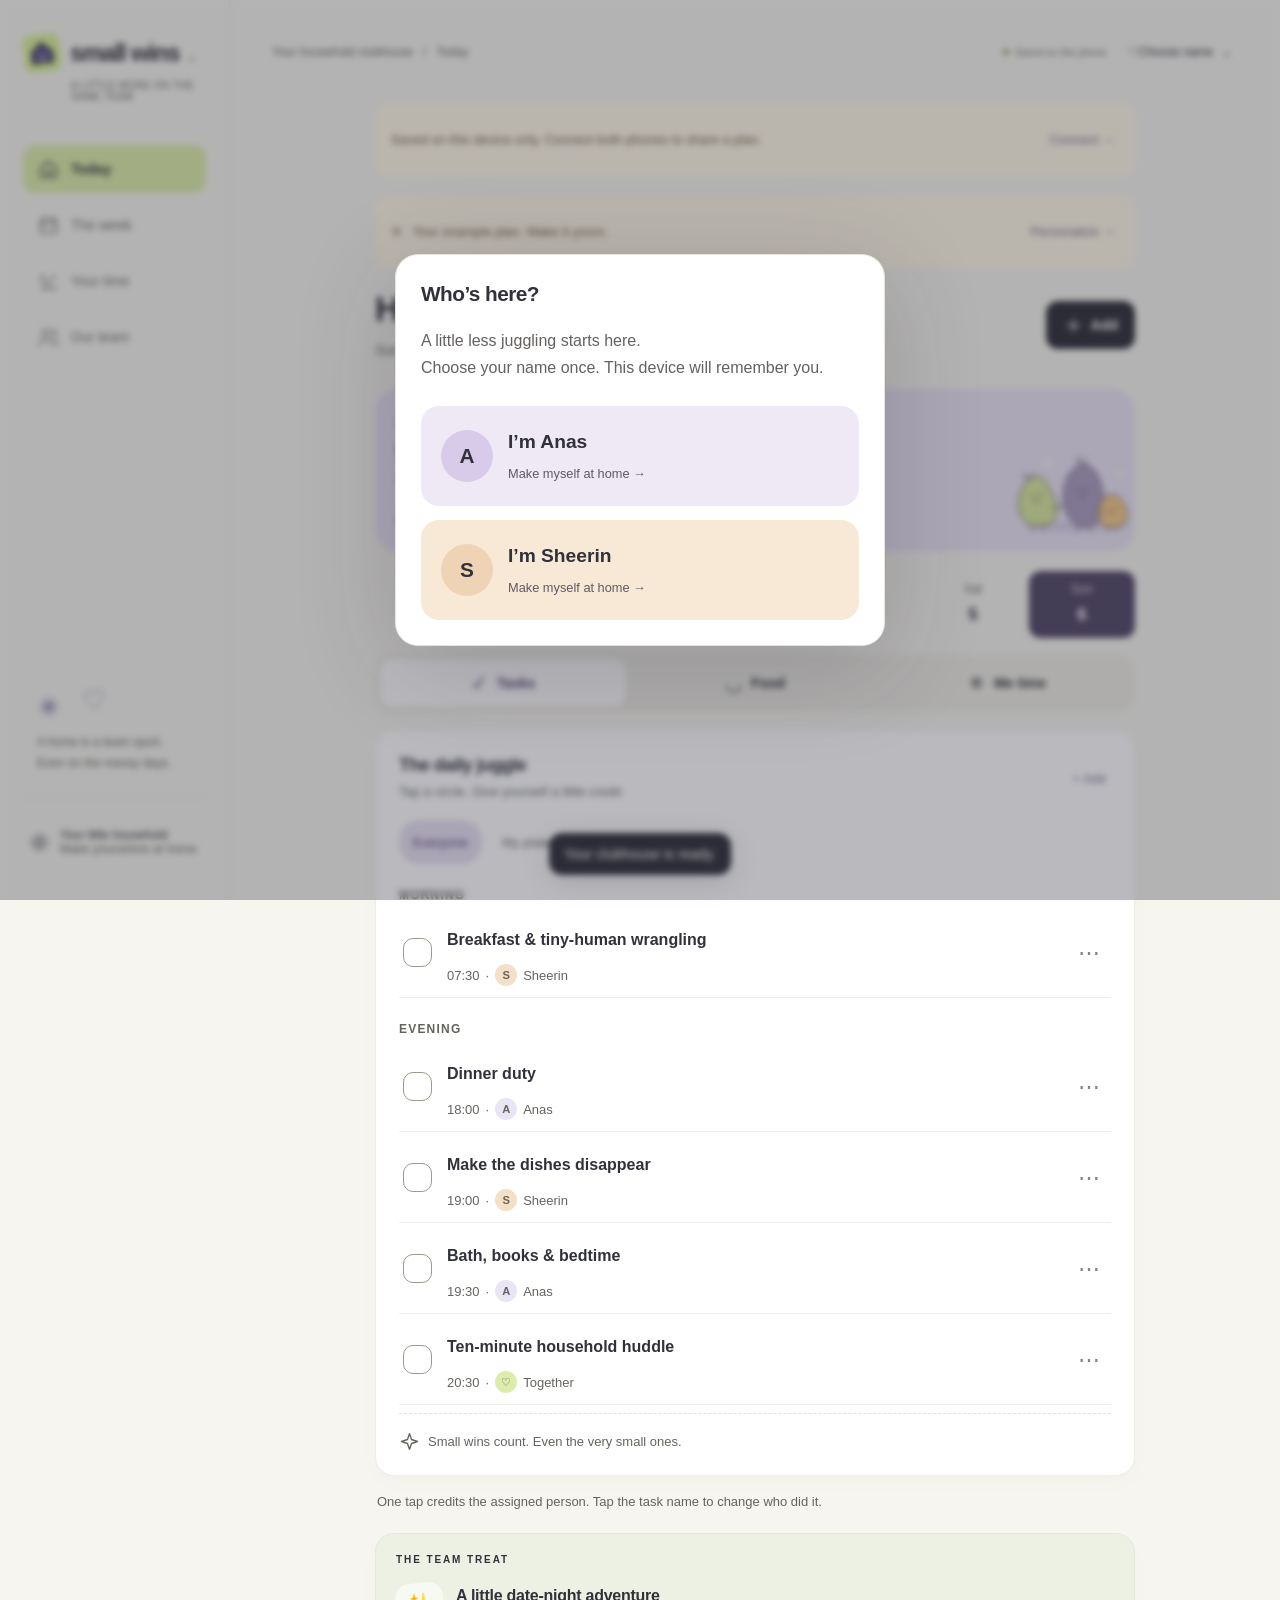
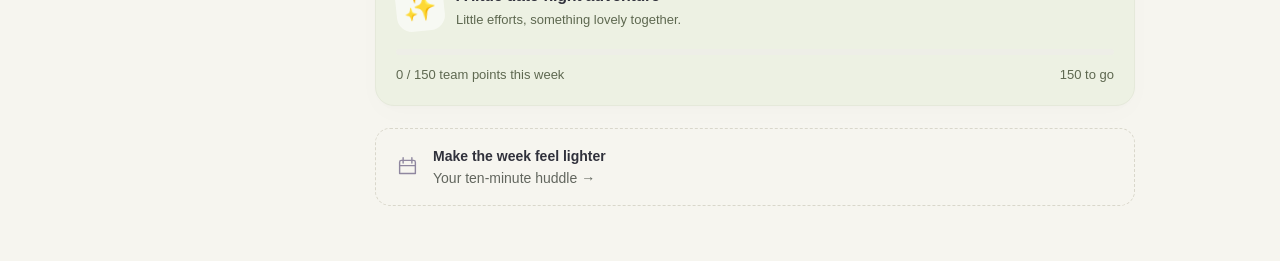
==== index.html @ 707980a7 "Publish Small Wins mobile household app with recipes and optional Sheets sync" ====
<!doctype html>
<html lang="en">
<head>
<meta charset="utf-8">
<meta name="viewport" content="width=device-width, initial-scale=1, viewport-fit=cover">
<meta name="theme-color" content="#f6f5ef">
<meta name="apple-mobile-web-app-capable" content="yes">
<meta name="apple-mobile-web-app-status-bar-style" content="default">
<meta name="description" content="A little less household chaos. A lot more teamwork.">
<link rel="manifest" href="./manifest.webmanifest">
<link rel="apple-touch-icon" href="./icon-192.png">
<link rel="icon" href="./icon.svg" type="image/svg+xml">
<link rel="stylesheet" href="./style.css">
<title>Small Wins — your household clubhouse</title>
<script src="./recipes.js" defer></script>
<script src="./food.js" defer></script>
<script src="./storage.js" defer></script>
<script src="./app.js" defer></script>
</head>
<body>
<a class="skip" href="#main">Skip to content</a>
<div id="app"><main class="loading">Making room for the little things…</main></div>
<dialog id="dialog" aria-labelledby="dialog-title"></dialog>
<div id="toast" role="status" aria-live="polite"></div>
</body>
</html>
---- style.css ----
:root{--paper:#f6f5ef;--ink:#30313b;--muted:#72746f;--line:#e7e7df;--purple:#77709b;--lavender:#eae5f4;--lime:#ddecab;--yellow:#f7edc7;--white:#fff;--shadow:0 2px 4px #27273603,0 8px 28px #27273604;font-family:ui-rounded,'Avenir Next',Avenir,-apple-system,BlinkMacSystemFont,'Segoe UI',sans-serif;color:var(--ink);background:var(--paper);font-synthesis:none}*{box-sizing:border-box}body{margin:0}button,input,select,textarea{font:inherit}button{color:inherit;cursor:pointer;border:0;background:none;min-height:44px;transition:background .16s,transform .16s}button:active{transform:scale(.96)}button:disabled{cursor:wait;opacity:.5}button:focus-visible,a:focus-visible{outline:3px solid #7160ad;outline-offset:4px}input,select,textarea{width:100%;border:1px solid #d6d7cd;border-radius:12px;padding:12px;background:#fff;color:var(--ink);font-size:16px}textarea{min-height:76px;resize:vertical}label{display:grid;gap:8px;font-size:13px;font-weight:650}h1,h2,h3,p{margin:0}h1{font-size:35px;letter-spacing:-1.3px;font-weight:650;line-height:1.2}h2{font-size:21px;letter-spacing:-.55px;font-weight:650}h3{font-size:16px;letter-spacing:-.25px}p{line-height:1.6}small{font-size:12px}.muted{color:var(--muted)}.eyebrow{text-transform:uppercase;font-size:10px;letter-spacing:1.9px;font-weight:750}.app-shell{display:grid;grid-template-columns:230px 1fr;min-height:100vh}.sidebar{padding:34px 23px;border-right:1px solid var(--line);display:flex;flex-direction:column;position:fixed;top:0;bottom:0;width:230px}.brand{display:flex;align-items:center;gap:9px;font-size:24px;font-weight:750;letter-spacing:-1.2px}.brand img{width:38px;height:38px;transform:rotate(-7deg)}.tagline{font-size:10px;color:var(--muted);margin:8px 0 43px 48px;letter-spacing:.4px}.nav{display:grid;gap:8px}.nav button{display:flex;align-items:center;gap:12px;text-align:left;padding:12px 15px;border-radius:12px;font-size:14px;color:#6d6d71}.nav button.active{background:var(--lime);color:var(--ink);font-weight:650}.icon{width:21px;height:21px;flex-shrink:0;vertical-align:middle}.sidebar-note{margin-top:auto;padding:22px 14px 24px;font-size:12px;color:var(--muted);line-height:1.7}.sidebar-note .doodle{font-size:27px;color:var(--purple);display:block;margin-bottom:10px;transform:rotate(-8deg)}.sidebar-footer{border-top:1px solid var(--line);padding:20px 0 0}.sidebar-footer button{display:flex;gap:10px;align-items:center;width:100%;font-size:12px;text-align:left}.main-wrap{grid-column:2;padding:28px 42px 55px;max-width:1400px;width:100%;margin:auto}.topbar{display:flex;align-items:center;justify-content:space-between;gap:12px;padding-bottom:28px}.breadcrumb{font-size:12px;color:var(--muted)}.top-actions{display:flex;gap:15px;align-items:center}.connection{font-size:10px;color:#72746f;display:flex;align-items:center;gap:6px}.connection:before{content:'';width:6px;height:6px;border-radius:50%;background:#8b9f61}.connection.offline:before{background:#bf8a45}.profile-button{display:flex;align-items:center;gap:9px;font-size:12px}.avatar{border-radius:50%;width:29px;height:29px;background:var(--lavender);display:inline-flex;align-items:center;justify-content:center;font-size:11px;font-weight:700;flex-shrink:0}.avatar.b{background:#f4dfc7}.avatar.both{background:var(--lime)}.page-heading{display:flex;align-items:center;justify-content:space-between;margin:6px 0 27px;gap:18px}.page-heading p{font-size:13px;color:var(--muted);margin-top:9px}.button{background:var(--ink);color:#fff;border-radius:12px;padding:11px 17px;font-size:12px;font-weight:600;display:inline-flex;align-items:center;justify-content:center;gap:7px}.button.light{background:white;color:var(--ink);box-shadow:var(--shadow);border:1px solid var(--line)}.button.purple{background:var(--purple)}.button.lime{background:var(--lime);color:var(--ink)}.button.ghost{background:transparent;color:var(--muted);border:1px solid var(--line)}.hero{position:relative;overflow:hidden;background:#e8e3f1;border-radius:21px;padding:27px 31px;display:flex;justify-content:space-between;min-height:192px;margin-bottom:27px}.hero h2{font-size:27px;line-height:1.25;max-width:330px;margin:11px 0 9px;font-weight:600;letter-spacing:-.9px}.hero p{font-size:12px;max-width:340px;color:#696477}.hero .eyebrow{color:#746b8d}.hero-art{width:250px;align-self:center;margin:-12px 6px -15px 0}.hero-pill{display:inline-flex;gap:7px;align-items:center;border:1px solid #cfc7e0;border-radius:30px;font-size:10px;padding:7px 12px;margin-top:16px;background:#eee9f6}.dashboard-grid{display:grid;grid-template-columns:minmax(0,1.6fr) minmax(290px,1fr);gap:25px;align-items:start}.card{background:#fff;border:1px solid #eeeee7;border-radius:19px;box-shadow:var(--shadow);padding:23px}.card-header{display:flex;align-items:center;justify-content:space-between;gap:12px;margin-bottom:18px}.card-header h2{font-size:18px}.card-header .sub{font-size:11px;color:var(--muted);margin-top:6px}.text-button{font-size:11px;color:#74698e;padding:5px 4px;white-space:nowrap}.date-strip{display:grid;grid-template-columns:repeat(7,1fr);gap:5px;margin-bottom:20px}.date-button{display:grid;justify-items:center;gap:8px;min-height:66px;border-radius:12px;padding:10px 0;font-size:10px;color:var(--muted);border:1px solid transparent}.date-button strong{font-size:16px;font-weight:600;color:var(--ink)}.date-button.selected{background:var(--ink);color:#dfdfdc}.date-button.selected strong{color:white}.date-button.today:not(.selected){border-color:#d9d4e8}.filters{display:flex;gap:5px;margin-bottom:20px}.filters button{font-size:10px;padding:5px 12px;min-height:32px;border-radius:20px;color:var(--muted)}.filters .selected{background:#f0edf6;color:#645683}.task-group-title{font-size:10px;letter-spacing:1.5px;text-transform:uppercase;color:#93948d;margin:20px 0 5px}.task{display:flex;align-items:center;gap:10px;border-bottom:1px solid #f0f0ea;padding:15px 0}.task:last-child{border-bottom:0}.check{width:44px;height:44px;flex-shrink:0;display:grid;place-items:center;margin-left:-10px}.check span{width:21px;height:21px;border:1.5px solid #d7d8cf;border-radius:7px;display:grid;place-items:center;font-size:13px}.task.done .check span{background:var(--lime);border-color:var(--lime)}.task.done .task-name{text-decoration:line-through;color:#91928a}.task-info{flex:1;min-width:0}.task-name{font-size:13px;font-weight:600;line-height:1.4;overflow-wrap:anywhere}.task-meta{display:flex;gap:8px;align-items:center;color:var(--muted);font-size:10px;margin-top:7px;flex-wrap:wrap}.task-meta .avatar{width:18px;height:18px;font-size:8px}.task-actions{display:flex;align-items:center}.points{font-size:10px;color:#989a8d;white-space:nowrap}.edit-task{width:33px;color:#85827f}.task-footer{display:flex;align-items:center;gap:8px;font-size:11px;color:var(--muted);border-top:1px dashed #e1e3d7;padding-top:17px;margin-top:8px}.progress{height:6px;background:#eeeee7;border-radius:10px;overflow:hidden}.progress>span{height:100%;background:#9eac73;display:block;transition:width .25s;border-radius:10px}.right-column{display:grid;gap:20px}.meal-card{background:#faf4dc;border-color:#efe8ce}.meal-row{padding:13px 0;border-top:1px solid #e9e1c9;display:flex;gap:13px;align-items:center}.meal-icon{width:35px;height:35px;display:grid;place-items:center;font-size:22px}.meal-info{flex:1}.meal-info small{font-size:9px;text-transform:uppercase;letter-spacing:1px;color:#8b836c}.meal-info p{font-size:12px;font-weight:550;margin-top:3px;line-height:1.5;overflow-wrap:anywhere}.meal-info .meal-note{font-size:10px;color:#8b836c;font-weight:400}.meal-card .text-button{color:#7c7257}.tiny-label{background:#f1e8c4;border-radius:6px;padding:3px 6px;font-size:9px}.reward-card{background:#edf1e3;border-color:#e5e9da}.reward-top{display:flex;gap:12px;align-items:center;margin:18px 0}.reward-icon{width:48px;height:48px;display:grid;place-items:center;font-size:27px;background:#fff9;border-radius:15px;transform:rotate(-6deg)}.reward-top h3{font-size:14px}.reward-top p{font-size:11px;color:var(--muted);margin-top:3px}.reward-caption{display:flex;justify-content:space-between;font-size:10px;color:#737a65;margin-top:10px}.review-banner{margin-top:22px;padding:18px 21px;border:1px dashed #d9d7cb;border-radius:15px;display:flex;gap:15px;align-items:center}.review-banner .icon{color:#8f879f}.review-banner p{font-size:11px;color:var(--muted);margin-top:4px}.review-banner h3{font-size:12px}.review-banner .text-button{margin-left:auto}.section-note{font-size:11px;color:var(--muted);margin:16px 2px 0;line-height:1.6}.page-content{max-width:1050px}.week-controls{display:flex;gap:8px;align-items:center}.week-label{font-size:13px;min-width:135px;text-align:center}.week-grid{display:grid;grid-template-columns:repeat(7,minmax(0,1fr));gap:10px;margin-top:22px}.day-column{background:#fff;border:1px solid var(--line);border-radius:14px;padding:13px 10px;min-width:0}.day-column.selected{border-color:#a49bbf}.day-title{display:flex;justify-content:space-between;align-items:center;font-size:11px;margin-bottom:14px}.week-task{background:#f6f5fa;text-align:left;border-radius:9px;padding:9px;margin-top:7px;width:100%;font-size:10px;line-height:1.5;overflow-wrap:anywhere;display:grid;gap:7px}.week-task.person-b{background:#fcf0e3}.week-task.done{opacity:.6;text-decoration:line-through}.week-task .avatar{width:20px;height:20px;font-size:8px}.week-meal{font-size:10px;color:var(--muted);line-height:1.6;padding:13px 0 3px;overflow-wrap:anywhere}.work-toggle{font-size:10px;background:#f4f4ee;padding:8px;border-radius:9px;width:100%;line-height:1.5;margin-top:5px}.review-grid,.goals-grid{display:grid;grid-template-columns:1fr 1fr;gap:20px;margin-top:22px}.balance-person{margin:18px 0}.balance-label{display:flex;justify-content:space-between;align-items:center;font-size:12px;margin-bottom:10px}.balance-person .progress{height:9px}.balance-person:nth-of-type(2) .progress>span{background:#b5a2c9}.empty{text-align:center;padding:33px 14px;color:var(--muted);font-size:12px;line-height:1.8}.goal-card{position:relative}.goal-symbol{font-size:30px;background:var(--lavender);width:58px;height:58px;border-radius:18px;display:grid;place-items:center;margin-bottom:20px}.goal-card h2{font-size:20px}.goal-card .goal-owner{font-size:12px;color:var(--muted);margin:8px 0 22px}.goal-count{font-size:35px;letter-spacing:-1px;margin:16px 0 12px}.goal-count span{font-size:13px;letter-spacing:0;color:var(--muted)}.goal-bottom{display:flex;justify-content:space-between;gap:10px;margin-top:23px;align-items:center}.goal-card .edit-goal{position:absolute;top:18px;right:20px}.activity{padding:15px 0;border-bottom:1px solid var(--line);font-size:12px;line-height:1.7}.activity small{display:block;color:var(--muted);font-size:10px}.team-hero{background:var(--lavender);padding:30px;border-radius:20px}.team-hero h2{font-size:25px;margin:10px 0}.team-hero p{font-size:13px;color:#756b82}.form-grid{display:grid;grid-template-columns:1fr 1fr;gap:16px}.form-stack{display:grid;gap:17px}.full{grid-column:1/-1}.form-hint{font-size:11px;color:var(--muted);line-height:1.6;margin-top:3px}.form-actions{display:flex;justify-content:flex-end;gap:9px;margin-top:23px;flex-wrap:wrap}.danger{color:#a14f43;margin-right:auto;font-size:12px}.check-label{display:flex;gap:10px;align-items:center;min-height:44px}.check-label input{width:auto;accent-color:var(--purple)}dialog{border:1px solid #e6e3dc;border-radius:23px;padding:27px;max-width:490px;width:calc(100% - 32px);max-height:88dvh;overflow:auto;color:var(--ink);box-shadow:0 20px 100px #23222b30}dialog::backdrop{background:#25253050;backdrop-filter:blur(3px)}.dialog-header{display:flex;justify-content:space-between;align-items:center;gap:12px;margin-bottom:22px}.dialog-header h2{font-size:22px}.close{font-size:24px;min-width:44px;border-radius:50%;background:#f5f4ef}.day-checks{display:flex;gap:8px;flex-wrap:wrap}.day-checks label{font-size:11px;display:flex;gap:5px;align-items:center}.day-checks input{width:auto}.toast-visible{transform:translate(-50%,0)!important;opacity:1!important}#toast{position:fixed;bottom:25px;left:50%;transform:translate(-50%,15px);background:var(--ink);color:#fff;border-radius:13px;padding:13px 20px;max-width:calc(100vw - 30px);font-size:12px;z-index:10;box-shadow:0 6px 30px #0002;opacity:0;transition:opacity .2s,transform .2s;pointer-events:none}.skip{position:absolute;top:-100px;left:10px;z-index:20;background:#fff;padding:10px}.skip:focus{top:10px}.loading{padding:80px;font-size:20px}.onboarding-note{background:#fff8e7;padding:12px 16px;border-radius:12px;margin-bottom:20px;font-size:11px;line-height:1.6;display:flex;align-items:center;gap:10px}.onboarding-note .text-button{margin-left:auto}.mobile-brand{display:none}.pill{display:inline-flex;padding:6px 10px;background:#eeedf5;border-radius:20px;font-size:10px;color:#797080}.notes-text{white-space:pre-wrap;font-size:12px;color:var(--muted);margin-top:12px;line-height:1.7}.milestone{background:var(--lime);padding:12px;border-radius:12px;font-size:12px;margin:14px 0}.setup-links{display:flex;gap:10px;margin-top:17px;flex-wrap:wrap}.connection-banner{padding:12px;background:#faebd5;border-radius:10px;font-size:12px;margin-bottom:16px}
@media(min-width:1500px){.main-wrap{padding-top:42px}.hero{min-height:220px}.hero-art{width:300px}}
@media(max-width:1150px){.sidebar{width:190px;padding:30px 15px}.app-shell{grid-template-columns:190px 1fr}.main-wrap{padding:23px}.brand{font-size:22px}.tagline{font-size:9px}.dashboard-grid{gap:17px;grid-template-columns:minmax(0,1.3fr) minmax(260px,1fr)}.card{padding:19px}.week-grid{grid-template-columns:repeat(4,1fr)}.hero-art{width:210px;margin-right:-15px}}
@media(max-width:800px){.app-shell{display:block}.sidebar{position:fixed;top:auto;bottom:0;width:100%;height:auto;z-index:5;background:#f9f8f2f5;backdrop-filter:blur(14px);padding:7px 12px calc(7px + env(safe-area-inset-bottom));border:0;border-top:1px solid var(--line)}.sidebar .brand,.tagline,.sidebar-note,.sidebar-footer{display:none}.nav{display:flex;justify-content:space-around;gap:4px}.nav button{flex:1;flex-direction:column;gap:4px;justify-content:center;text-align:center;font-size:10px;padding:7px 4px;border-radius:10px;min-height:51px}.nav .icon{width:20px;height:20px}.main-wrap{padding:19px 20px 110px}.mobile-brand{display:flex;font-size:20px}.mobile-brand img{width:29px;height:29px}.breadcrumb{display:none}.topbar{padding-bottom:25px}.top-actions{gap:7px}.connection{display:none}.profile-button{font-size:11px}.page-heading{margin-top:3px;margin-bottom:23px;align-items:flex-start}h1{font-size:31px}.page-heading p{font-size:12px;max-width:230px}.page-heading>.button{padding:9px 11px;font-size:11px;flex-shrink:0}.hero{padding:24px;min-height:185px}.hero h2{font-size:24px;max-width:220px}.hero p{max-width:215px;font-size:11px}.hero-art{width:170px;margin:0 -17px 0 -16px}.hero-pill{font-size:9px}.dashboard-grid{grid-template-columns:1fr 1fr;gap:17px}.task-card{grid-column:1/-1}.right-column{display:contents}.review-banner{grid-column:1/-1}.week-grid{grid-template-columns:repeat(3,1fr)}.review-grid,.goals-grid{gap:14px}.review-banner{padding:16px}.review-banner p{font-size:10px}.card{padding:20px}#toast{bottom:94px}.topbar .avatar{width:26px;height:26px}}
@media(max-width:520px){.main-wrap{padding-left:17px;padding-right:17px}.dashboard-grid{display:block}.right-column{display:grid;margin-top:18px;gap:18px}.hero-art{width:140px;position:absolute;right:7px;bottom:16px;opacity:.95}.hero{min-height:210px;padding:22px}.hero p{max-width:205px}.hero h2{max-width:200px;font-size:24px}.hero-pill{max-width:210px;position:relative;z-index:1}.review-grid,.goals-grid{grid-template-columns:1fr}.week-grid{grid-template-columns:repeat(2,1fr)}.week-controls{flex-wrap:wrap;justify-content:center}.week-label{min-width:110px}.task-name{font-size:13px}.card{padding:20px}.onboarding-note{font-size:10px}.page-heading>.button .icon{display:none}.form-grid{grid-template-columns:1fr}.full{grid-column:auto}.team-hero{padding:23px}.date-strip{gap:3px}.task-meta{font-size:10px}.brand{gap:6px}.profile-button{gap:6px}.page-heading p{max-width:220px}.hero .eyebrow{font-size:9px}.review-banner{gap:10px}.review-banner>.icon{display:none}}
@media(prefers-reduced-motion:reduce){*,*::before,*::after{transition:none!important;animation:none!important;scroll-behavior:auto!important}}

.brand{white-space:nowrap}.brand img{flex-shrink:0}@media(min-width:801px) and (max-width:1150px){.sidebar .brand{font-size:19px;gap:5px}.sidebar .brand img{width:31px;height:31px}.sidebar .tagline{margin-left:36px;font-size:8px;letter-spacing:.2px}}

@media(max-width:520px){.hero{min-height:149px;padding:19px 20px;margin-bottom:18px}.hero h2{font-size:20px;max-width:190px;margin:8px 0}.hero p{display:none}.hero-art{width:112px;right:12px;bottom:13px}.hero-pill{margin-top:8px;font-size:8px;padding:6px 9px}.page-heading h1{font-size:28px}.page-heading p{font-size:11px}.topbar{padding-bottom:18px}.onboarding-note{margin-bottom:17px}}
/* Mobile-first clubhouse refinement: readable text, thumb-sized controls, short paths. */
:root{--muted:#62665e;font-family:-apple-system,BlinkMacSystemFont,'Avenir Next','Segoe UI',sans-serif;font-size:100%;-webkit-text-size-adjust:100%}button,a,input,select,textarea{touch-action:manipulation}button{min-height:48px}button:disabled{cursor:default}input,select,textarea{min-height:52px;font-size:1rem}input:focus-visible,select:focus-visible,textarea:focus-visible{outline:3px solid #706296;outline-offset:2px}h1{font-weight:700}.page-content{max-width:760px;margin:auto}.page-heading p{font-size:.9rem}.button{min-height:48px;font-size:.875rem}.text-button{font-size:.8125rem;min-width:44px}.task-name{font-size:1rem}.task-title-button{display:block;text-align:left;line-height:1.4;padding:0;min-height:44px;width:100%;font-weight:600;white-space:normal}.task-meta{font-size:.8125rem;gap:6px;margin-top:2px;line-height:1.5;color:#62665e}.task-meta .avatar{width:22px;height:22px;font-size:.7rem}.check{width:48px;height:52px;margin-left:-6px}.check span{width:29px;height:29px;border-radius:10px;border-color:#969d8b;font-size:1rem}.task.done .check span{border:1px solid #7d8c50;background:#deeca9;color:#394723}.edit-task{width:44px;height:48px;font-size:1.4rem}.points{display:none}.task{gap:6px;padding:11px 0}.task-group-title{font-size:.75rem;color:#62665e;letter-spacing:1.2px;margin-top:24px}.card-header .sub{font-size:.8125rem;line-height:1.5}.card-header h2{font-size:1.125rem}.filters button{min-height:44px;font-size:.8125rem;padding:8px 14px}.filters .selected{background:#e7e0f2;color:#4b3a6d}.filters{gap:6px;flex-wrap:wrap}.section-note,.form-hint{font-size:.8125rem;line-height:1.6;color:#62665e}.task-footer{font-size:.8125rem;line-height:1.6}.date-strip{margin:20px 0 16px;gap:3px}.date-button{font-size:.75rem;min-height:67px;padding:10px 0;gap:6px}.date-button strong{font-size:1.05rem}.date-button.today:not(.selected){border-color:#756589}.date-button.selected{background:#544968;box-shadow:0 4px 8px #54496815}.daily-cheer{display:flex;align-items:center;justify-content:space-between;position:relative;background:#e9e3f3;border-radius:22px;padding:22px;overflow:hidden}.daily-cheer>div{position:relative;z-index:1;flex:1;max-width:75%}.daily-cheer h2{font-size:1.2rem;line-height:1.35;margin:7px 0;color:#40324e;letter-spacing:-.3px}.daily-cheer p{font-size:.8125rem;line-height:1.5;color:#62556f;margin-bottom:13px}.daily-cheer .hero-art{width:135px;position:absolute;right:-8px;bottom:15px;margin:0;opacity:.96}.daily-cheer .eyebrow{font-size:.65rem;letter-spacing:1.5px;color:#685775}.daily-cheer .progress{height:7px;max-width:90%;background:#d9d0e5}.daily-cheer .progress>span{background:#6f5d8f}.cheer-count{font-size:.75rem;display:block;color:#63516f;margin-top:7px}.today-tabs{display:grid;grid-template-columns:repeat(3,1fr);gap:6px;background:#eeede5;padding:5px;border-radius:16px;margin-bottom:18px}.today-tabs button{display:flex;align-items:center;justify-content:center;gap:9px;font-size:.875rem;font-weight:600;border-radius:12px;min-height:48px}.today-tabs button.selected{background:white;box-shadow:0 2px 7px #2926310a;color:#54416d}.today-tabs button>span{font-size:1.25rem}.today-treat{margin-top:20px}.today-treat .reward-card{padding:20px}.reward-top h3{font-size:1rem;line-height:1.4}.reward-top p,.reward-caption{font-size:.8125rem;line-height:1.5;color:#5e6850}.reward-caption{gap:10px;flex-wrap:wrap}.reward-icon{flex-shrink:0}.review-banner{width:100%;text-align:left;font-size:.875rem;min-height:78px}.review-banner>span{display:grid;gap:6px}.review-banner strong{font-weight:600}.meal-row{width:100%;text-align:left;min-height:96px;gap:12px}.meal-info small{font-size:.7rem;color:#706343;letter-spacing:1px}.meal-info p{font-size:1rem;font-weight:600}.meal-info .meal-note{font-size:.8125rem;color:#6f654d}.meal-icon{width:42px;font-size:27px;flex-shrink:0}.meal-card .text-button{color:#655738}.meal-row>span:last-child{font-size:1.4rem;color:#766e58}.mini-goal{display:flex;gap:16px;align-items:flex-start}.mini-goal .goal-symbol{flex-shrink:0;margin:0;width:48px;height:48px}.mini-goal h2{font-size:1.05rem;line-height:1.5}.mini-goal p{font-size:.875rem;margin:6px 0 15px;color:var(--muted)}.quick-goals{display:grid;gap:15px}.empty-star{display:block;font-size:2rem;color:#796397;margin-bottom:12px}.empty{font-size:.9rem}.mobile-week-strip{display:none}.welcome-copy{font-size:1rem;line-height:1.65;margin-bottom:25px;color:#64615f}.person-choices{display:grid;gap:14px}.person-choice{display:grid;grid-template-columns:52px 1fr;gap:4px 15px;align-items:center;text-align:left;padding:20px;background:#efe9f6;border-radius:18px;min-height:100px}.person-choice:nth-child(2){background:#f7e9d6}.person-choice .avatar{grid-row:span 2;width:52px;height:52px;font-size:1.3rem;background:#d7cbe9}.person-choice:nth-child(2) .avatar{background:#eed4b5}.person-choice strong{font-size:1.2rem}.person-choice>span:last-child{font-size:.8rem;color:#605965}.identity-card{text-align:center;padding:5px 0 25px}.identity-card .avatar{width:65px;height:65px;font-size:1.5rem;margin-bottom:18px}.identity-card h3{font-size:1.15rem;margin-bottom:10px}.identity-card p{color:var(--muted);font-size:.9rem}.full-width{width:100%}.device-note{padding:16px;background:#f3f0f7;border-radius:14px;font-size:.875rem}.device-note p{font-size:.8125rem;margin-top:4px}.quick-add-grid{display:grid;gap:12px}.quick-add-grid button{display:grid;grid-template-columns:32px 1fr;gap:6px 12px;text-align:left;padding:18px;background:#f1edf6;border-radius:15px}.quick-add-grid button .icon{grid-row:span 2;margin-top:5px}.quick-add-grid button strong{font-size:1rem}.quick-add-grid button span{font-size:.8125rem;color:#655b72}.form-actions .button{flex:1}.form-actions{padding-top:14px}label{font-size:.875rem}.goal-card .goal-owner,.goal-count span{font-size:.875rem}.goal-bottom{flex-wrap:wrap}.activity{font-size:.9rem}.activity small{font-size:.75rem}.week-task{font-size:.875rem;line-height:1.5}.week-task .avatar{width:28px;height:28px;font-size:.75rem}.work-toggle{font-size:.8125rem}.week-meal{font-size:.875rem}.day-title{font-size:.9rem}.week-label{font-size:.875rem}.balance-label{font-size:.875rem;gap:10px}.onboarding-note{font-size:.8125rem;color:#665c40}.onboarding-note .text-button{white-space:normal}.connection-banner{font-size:.875rem}#toast{display:flex;align-items:center;gap:14px;font-size:.875rem;line-height:1.45;padding:11px 15px;pointer-events:none;width:max-content;max-width:calc(100% - 28px);bottom:25px}#toast.toast-visible{pointer-events:auto}#toast button{color:#e0efad;font-weight:700;border-left:1px solid #686873;padding-left:15px;flex-shrink:0;min-width:62px}dialog{padding:25px;overscroll-behavior:contain}dialog .dialog-header{margin-bottom:20px}dialog .dialog-header h2{font-size:1.3rem;line-height:1.35}.close{flex-shrink:0}html{scroll-padding-bottom:120px}button:focus-visible{outline-color:#513c7b}.meal-info{min-width:0}.goal-card,.card,.task-info,.page-heading>div{min-width:0}
@media(max-width:800px){.main-wrap{padding:18px 16px calc(105px + env(safe-area-inset-bottom))}.topbar{padding-bottom:20px}.profile-button{font-size:.875rem;min-height:48px;padding:4px 8px;border-radius:24px;background:#ece6f4;gap:8px}.topbar .avatar{width:30px;height:30px;font-size:.8125rem}.mobile-brand{font-size:22px}.mobile-brand img{width:33px;height:33px}.page-heading{margin:0 0 19px;align-items:center;gap:12px}.page-heading h1{font-size:1.875rem;line-height:1.15;letter-spacing:-.8px}.page-heading p{font-size:.8125rem;max-width:none;line-height:1.5;margin-top:8px}.page-heading>.button{font-size:.875rem;padding:10px 15px;min-height:48px}.onboarding-note{padding:12px 14px;line-height:1.5;margin-bottom:20px}.sidebar{padding:7px 9px calc(7px + env(safe-area-inset-bottom));background:#faf9f4fa}.nav button{font-size:.75rem;min-height:59px;gap:6px;font-weight:500}.nav .icon{width:23px;height:23px}.nav button.active{background:#e0edb4;color:#35402d}.card{border-radius:20px;padding:20px}.mobile-week-strip{display:block}.week-grid{display:block;margin-top:12px}.day-column{display:none;padding:18px;border-radius:20px}.day-column.visible-day{display:block}.day-title{font-size:1rem}.week-task{display:grid;grid-template-columns:52px 1fr 30px;align-items:center;gap:10px;padding:14px;min-height:76px;margin-top:10px}.week-task strong{font-size:.9375rem}.week-task>span{font-size:.75rem}.work-toggle{width:calc(50% - 5px);margin-right:5px;min-height:52px;padding:9px;font-size:.8125rem}.day-column>.text-button{min-height:48px}.review-grid,.goals-grid{grid-template-columns:1fr}.review-banner{display:flex;padding:18px;margin-top:20px}.review-banner>.icon{display:block}.review-banner p{font-size:.8125rem}.goal-card .goal-owner{line-height:1.5}dialog{position:fixed;inset:auto 0 0;width:100%;max-width:600px;max-height:92dvh;margin:0 auto;border-radius:25px 25px 0 0;padding:20px 22px calc(22px + env(safe-area-inset-bottom));border-bottom:0;box-shadow:0 -8px 40px #26233520}dialog::before{content:'';display:block;width:36px;height:4px;background:#d0ccc8;border-radius:5px;margin:0 auto 16px}.form-grid{grid-template-columns:1fr}.form-actions{position:sticky;bottom:calc(-22px - env(safe-area-inset-bottom));background:#fff;padding:14px 0 calc(12px + env(safe-area-inset-bottom));margin-bottom:calc(-12px - env(safe-area-inset-bottom));border-top:1px solid #eeebe5}.form-actions .button{min-height:52px}.danger{min-height:48px;font-size:.875rem}#toast{bottom:calc(90px + env(safe-area-inset-bottom))}.team-hero h2{font-size:1.5rem}.team-hero p{font-size:.875rem}}
@media(max-width:420px){.daily-cheer{padding:19px 18px}.daily-cheer>div{max-width:74%}.daily-cheer .hero-art{width:110px;bottom:16px;right:-5px}.daily-cheer h2{font-size:1.1rem}.daily-cheer p{font-size:.75rem}.daily-cheer .eyebrow{font-size:.625rem}.task-meta{font-size:.75rem}.task-name{font-size:.9375rem}.card{padding:18px}.task-actions{margin-right:-8px}.check{width:44px;flex-basis:44px}.task{gap:4px}.page-heading h1{font-size:1.75rem}.nav button{font-size:.6875rem}.profile-button{font-size:.8125rem}.meal-info p{font-size:.9375rem}}
@media(prefers-contrast:more){:root{--muted:#41463c}.card,.daily-cheer,.nav button.active{border:1px solid #6c735e}.task-meta,.section-note,.form-hint{color:#41463c}}
@media(prefers-reduced-transparency:reduce){.sidebar{background:#faf9f4;backdrop-filter:none}dialog::backdrop{backdrop-filter:none;background:#25253099}}
.date-strip{display:flex;overflow-x:auto;scrollbar-width:none}.date-button{flex:1;min-width:44px}.meal-info{display:block}.meal-info .meal-note{display:block}.welcome-dialog [hidden]{display:none}
@media(max-width:800px){.onboarding-note{font-size:.75rem;min-height:48px;padding:4px 12px;margin-bottom:17px}.onboarding-note .text-button{min-height:44px;font-size:.75rem;white-space:nowrap}.daily-cheer{padding:17px 18px}.daily-cheer p{display:none}.daily-cheer h2{font-size:1.0625rem;margin:7px 0 12px}.daily-cheer .hero-art{width:105px;bottom:9px;right:-2px}.daily-cheer>div{max-width:76%}.daily-cheer .progress{max-width:85%}.daily-cheer .eyebrow{font-size:.625rem}.date-strip{margin:15px 0}.today-tabs{margin-bottom:15px}.card-header{margin-bottom:13px}.filters{margin-bottom:10px}.task-group-title{margin-top:16px}}
.pill{font-size:.75rem;color:#594769}.day-checks label{font-size:.875rem;min-height:48px;padding:7px}.day-checks input{width:21px;min-height:21px;height:21px}.check-label{font-size:.875rem;line-height:1.5;min-height:48px}.check-label input{min-height:22px;width:22px;height:22px;flex-shrink:0}.form-actions{gap:10px}.meal-row:focus-visible{outline-offset:0;border-radius:12px}
/* A little recipe book, built for thumbs and weeknight brains. */
.food-toolbar{display:flex;gap:5px;overflow-x:auto;margin:0 0 16px;border-bottom:1px solid #dedbcf;padding-bottom:7px}.food-toolbar button{flex:1;min-width:95px;font-size:.8125rem;border-radius:11px;color:#666252;padding:8px}.food-toolbar .selected{background:#f5e9b9;color:#554321;font-weight:650}.food-intro{background:#f6efd4;border-radius:20px;padding:23px;margin-bottom:18px}.food-intro h2{font-size:1.35rem;line-height:1.3;margin:8px 0}.food-intro p{font-size:.875rem;color:#6b614a;margin-bottom:17px}.food-intro .eyebrow{font-size:.625rem;color:#766442}.food-intro>.button{width:100%}.menu-cards{display:grid;gap:15px}.menu-card h3{font-size:1.05rem;line-height:1.4;margin-top:9px;overflow-wrap:anywhere}.menu-card .card-header{align-items:flex-start;margin-bottom:12px}.menu-card .eyebrow{font-size:.625rem;color:#706953}.food-sticker{font-size:2rem;min-width:51px;height:51px;display:grid;place-items:center;background:#f7efdc;border-radius:16px;transform:rotate(4deg);flex-shrink:0}.recipe-meta,.kindergarten-note{font-size:.8125rem;color:#665f51;line-height:1.6;margin-bottom:12px}.kindergarten-note{background:#f3f0e8;border-radius:9px;padding:10px}.meal-card-actions{display:flex;gap:8px;flex-wrap:wrap}.meal-card-actions>.button{flex:1;font-size:.8125rem;white-space:nowrap}.meal-card-actions>.text-button{width:100%;text-align:left;min-height:44px}.kindergarten-card{margin-top:18px;background:#eae5f1}.kindergarten-card p{font-size:.875rem;color:#65596f;margin:12px 0 18px}.recipe-doorways{display:grid;grid-template-columns:1fr 1fr;gap:13px}.recipe-doorways button{display:grid;gap:10px;text-align:left;padding:20px;background:white;border:1px solid #e6e3d9;border-radius:18px}.recipe-doorways button>span{font-size:1.8rem}.recipe-doorways strong{font-size:1rem;line-height:1.4}.recipe-doorways small{font-size:.75rem;color:#676252;line-height:1.5}.food-note{font-size:.8125rem;line-height:1.7;padding:15px 17px;background:#f2f0e7;color:#635c4f;border-radius:13px;margin:17px 0}.recipe-dialog{max-width:650px}.recipe-controls{display:grid;gap:12px}.recipe-filters{display:flex;flex-wrap:wrap;gap:5px 14px}.recipe-filters .check-label{font-size:.8125rem}.recipe-result{width:100%;text-align:left;display:grid;grid-template-columns:42px 1fr 15px;gap:13px;padding:17px 0;border-bottom:1px solid #e7e3d9;align-items:center;min-height:110px}.recipe-result strong{font-size:.9375rem;line-height:1.5;display:block}.recipe-result small{font-size:.75rem;line-height:1.5;color:#666054;display:block;margin-top:5px}.recipe-emoji{font-size:1.75rem}.recipe-count{font-size:.75rem;color:#6f6657;margin:18px 0 0}.recipe-heading{display:flex;gap:15px;align-items:center;margin-bottom:20px}.recipe-heading p{font-size:.875rem;color:#655f54;line-height:1.7}.allergen-label{font-size:.8125rem;color:#6b5038;background:#f8edda;padding:12px;border-radius:11px;margin-bottom:22px;line-height:1.6}.ingredient-list{padding:0;list-style:none;margin:14px 0 26px}.ingredient-list li{display:flex;gap:20px;justify-content:space-between;padding:11px 0;border-bottom:1px solid #ece9e1;font-size:.875rem;line-height:1.5}.ingredient-list strong{white-space:nowrap;font-weight:550}.recipe-steps{padding-left:23px;margin:16px 0 22px}.recipe-steps li{font-size:.9375rem;line-height:1.75;padding-left:7px;margin-bottom:16px}.recipe-steps li::marker{color:#7a6041;font-weight:700}.recipe-detail-actions{display:flex;gap:12px;flex-wrap:wrap}.grocery-group{margin-bottom:15px}.grocery-group h3{margin-bottom:12px}.grocery-item{display:flex;gap:12px;align-items:center;min-height:60px;padding:12px 0;border-bottom:1px solid #edeae2;font-weight:400}.grocery-item:last-child{border-bottom:0}.grocery-item input{flex:0 0 24px;width:24px;height:24px;min-height:24px;accent-color:#6f7b48}.grocery-item span{flex:1;font-size:.875rem;line-height:1.5}.grocery-item strong{font-size:.8125rem;white-space:nowrap}.grocery-item.checked span{text-decoration:line-through;color:#777367}.plan-preview{display:grid;gap:13px;margin:20px 0}.plan-preview>div{padding:14px;border-radius:11px;background:#f6f1e3}.plan-preview small{display:block;font-size:.75rem;color:#6e614c;margin-bottom:6px}.plan-preview strong{font-size:.875rem;line-height:1.6}.allergen-fieldset{border:0;padding:15px 0;display:grid;grid-template-columns:1fr 1fr;gap:2px 10px}.allergen-fieldset legend{font-size:.875rem;font-weight:600;padding:0 0 10px}.food-sources{font-size:.8125rem;line-height:1.7;margin:20px 0}.food-sources summary{min-height:44px;cursor:pointer;font-weight:650}.food-sources a{display:block;color:#614a81;text-decoration:underline;margin:8px 0;min-height:44px}.food-sources p{margin-bottom:15px}.food-view+.today-treat{margin-top:20px}@media(max-width:800px){.recipe-dialog{max-width:100%;max-height:94dvh}.recipe-detail .food-note{margin-left:0;margin-right:0}.recipe-doorways button{padding:17px}.food-toolbar button{min-width:85px}.food-intro{padding:20px}}
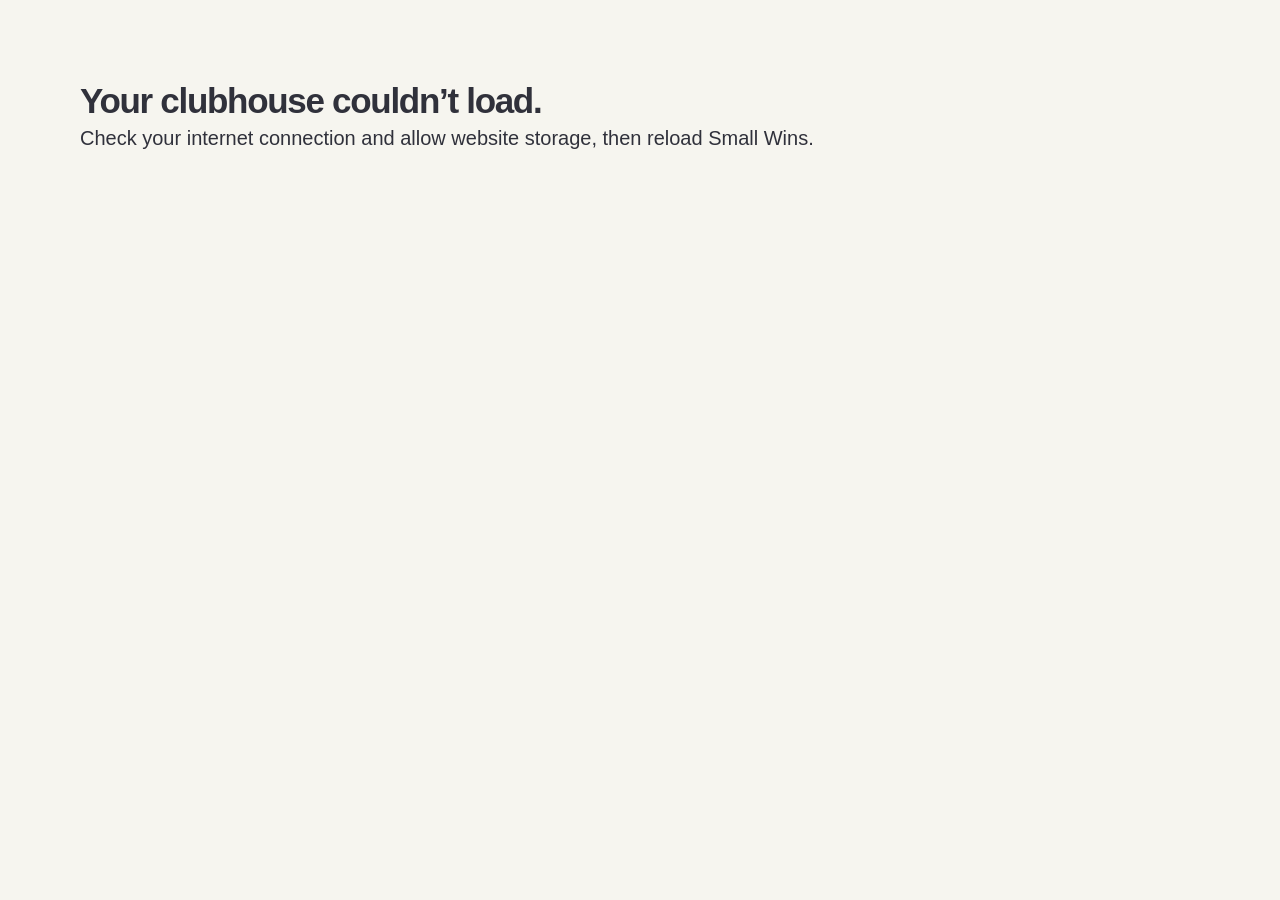
==== commit f4d4d2dc: "Connect both phones automatically to the shared Google Sheets household" ====
--- a/index.html
+++ b/index.html
@@ -14,6 +14,7 @@
 <title>Small Wins — your household clubhouse</title>
 <script src="./recipes.js" defer></script>
 <script src="./food.js" defer></script>
+<script src="./sync-config.js" defer></script>
 <script src="./storage.js" defer></script>
 <script src="./app.js" defer></script>
 </head>
